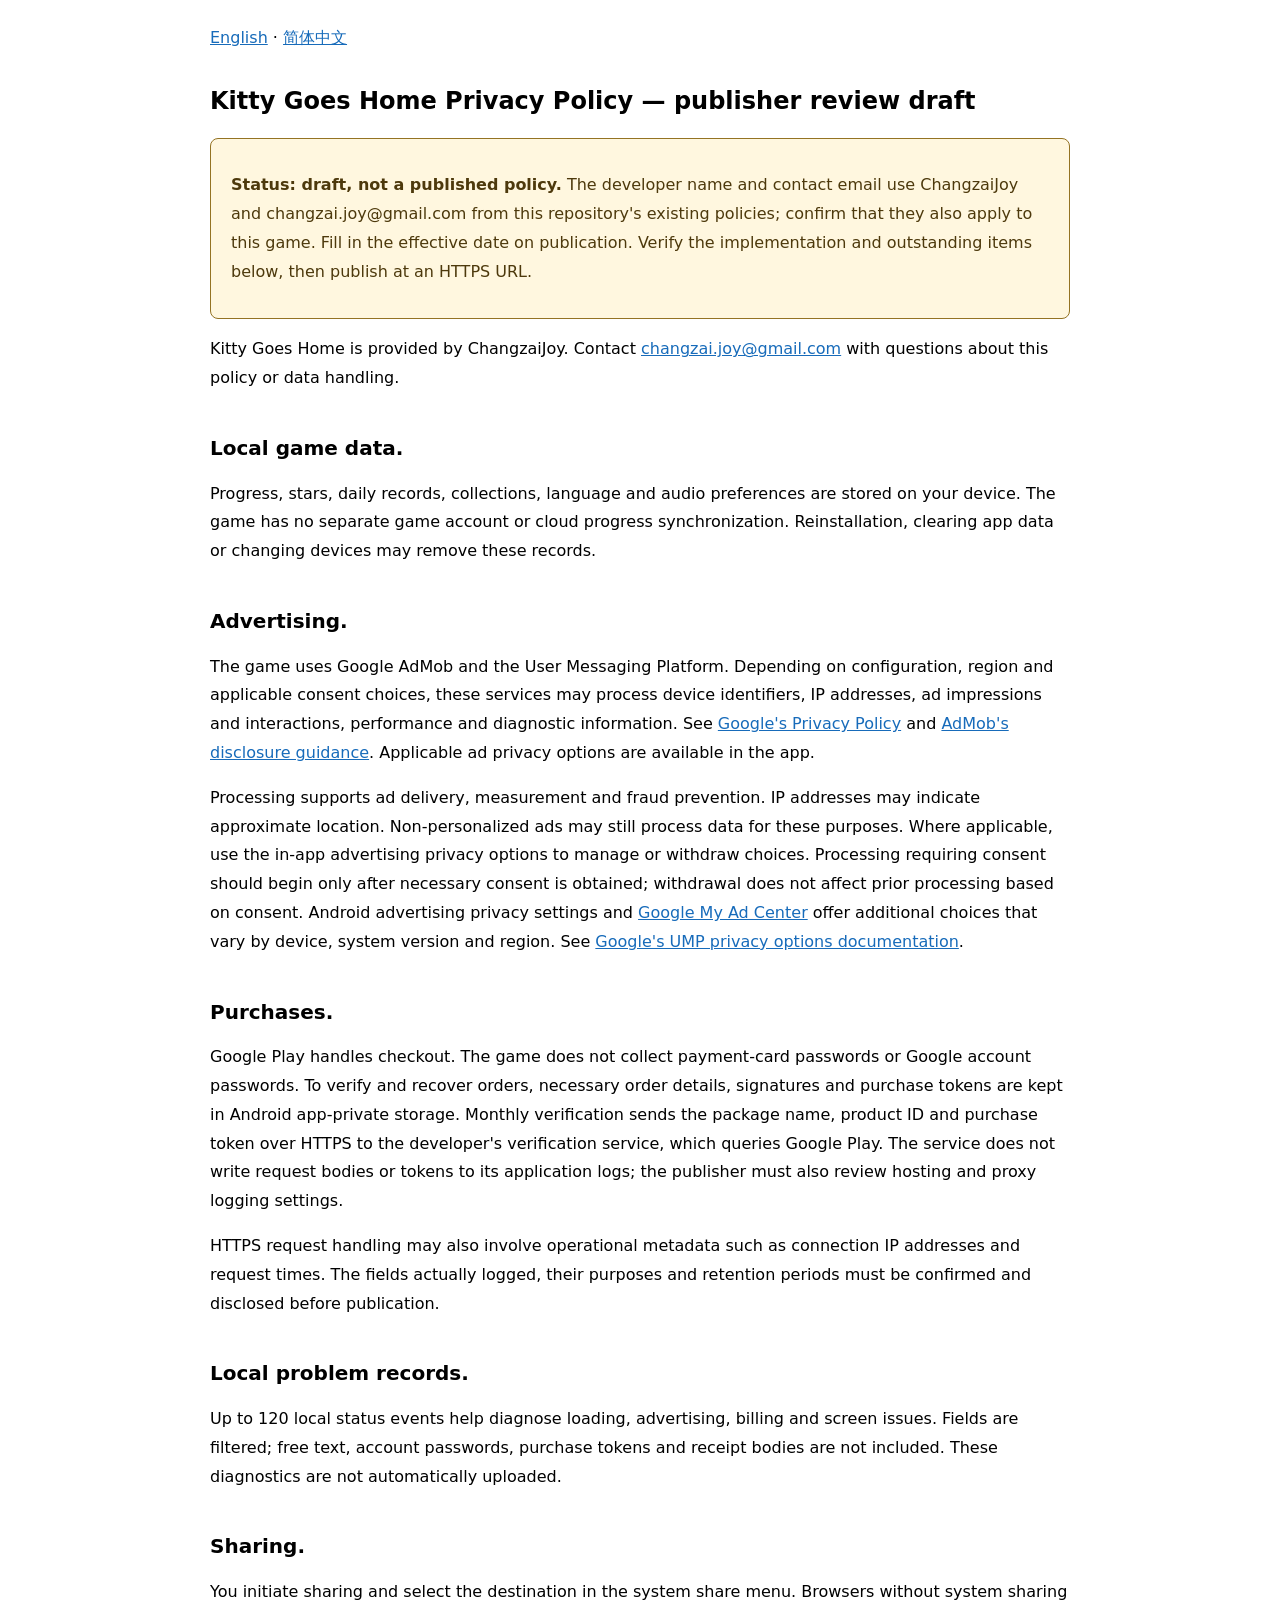
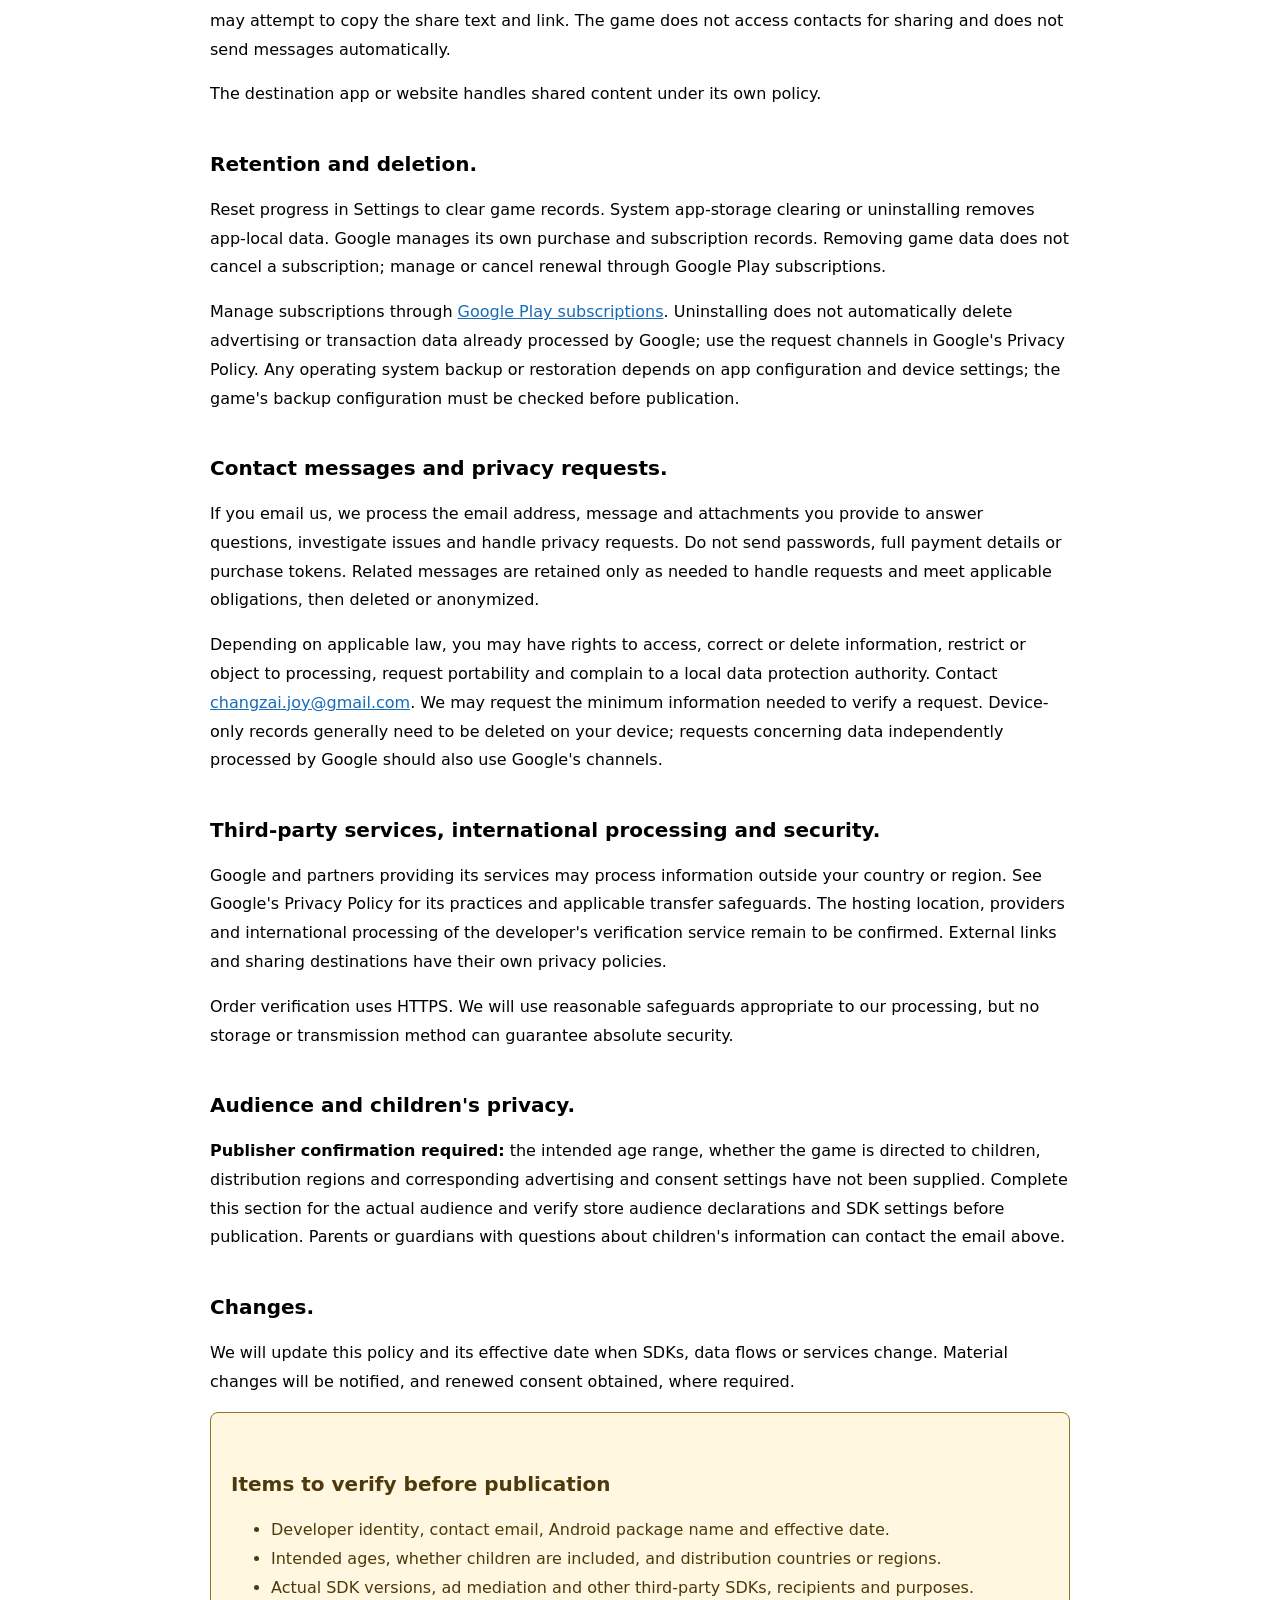
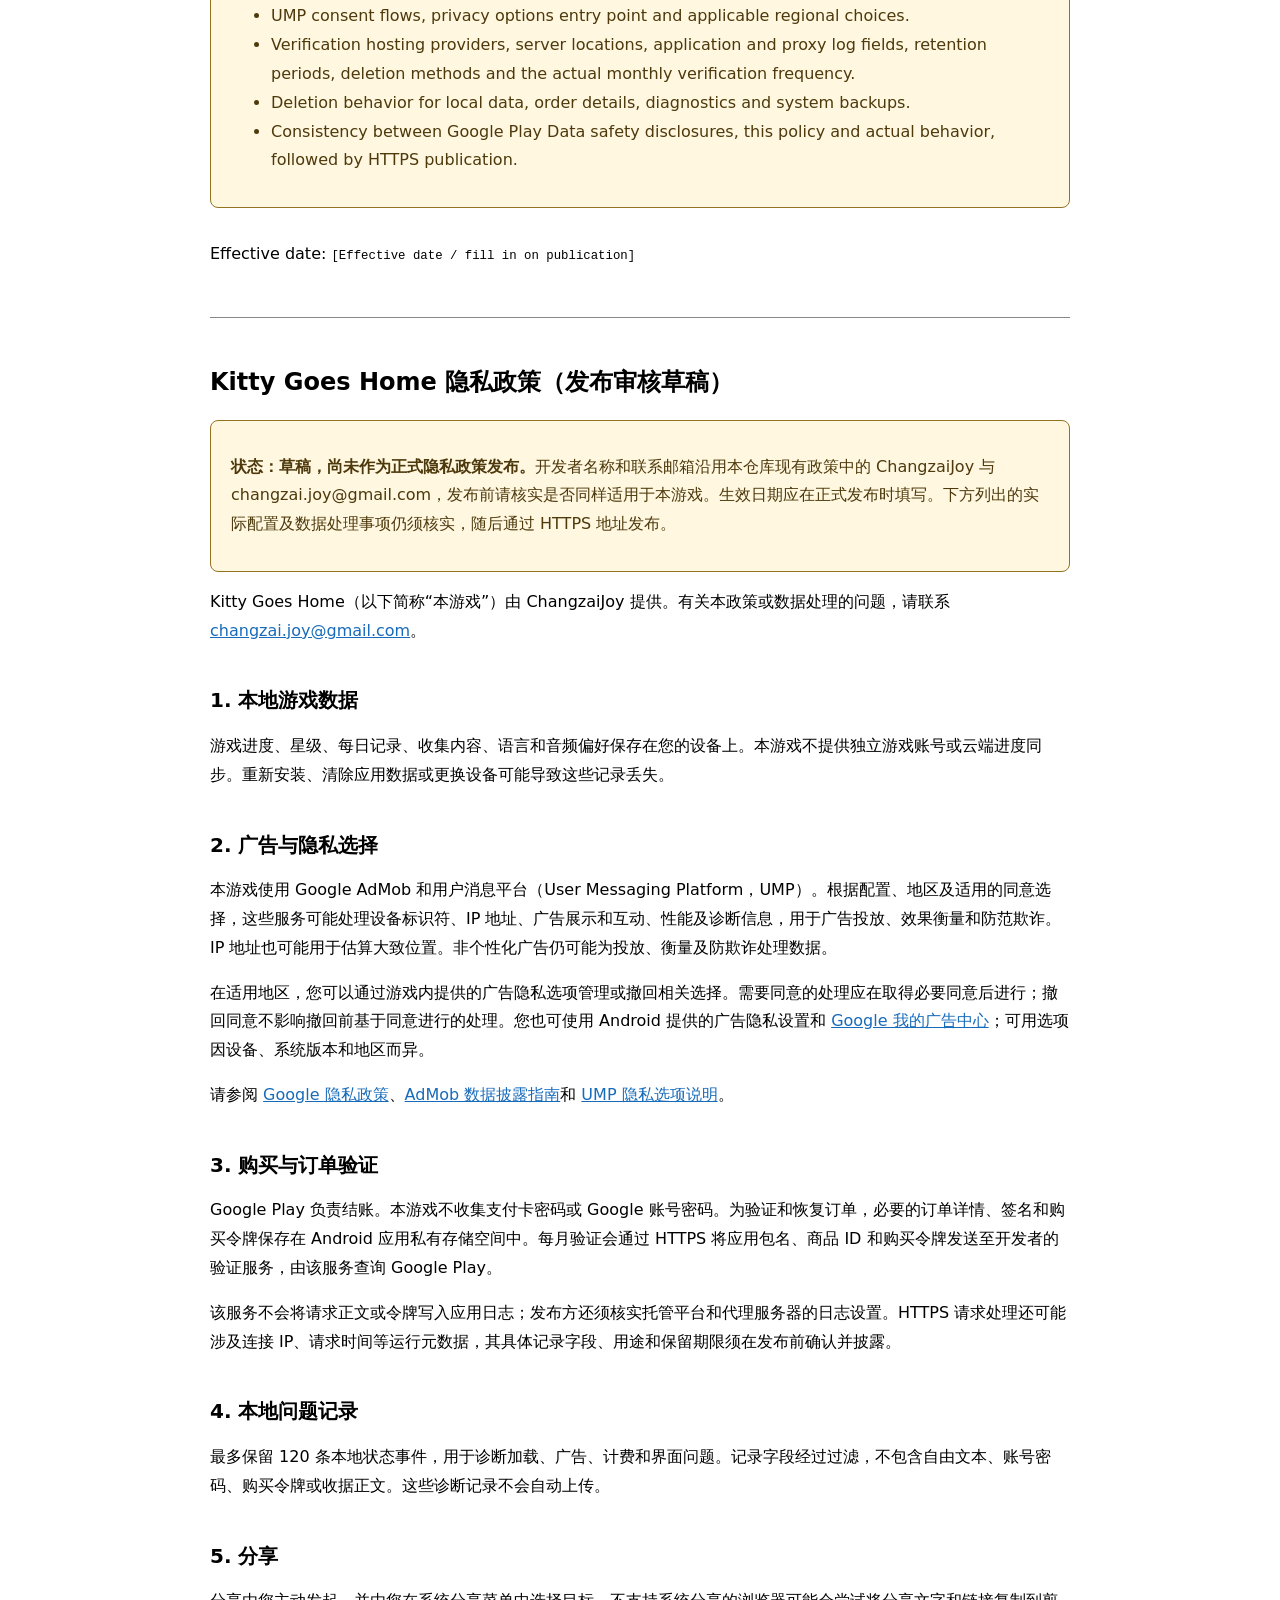
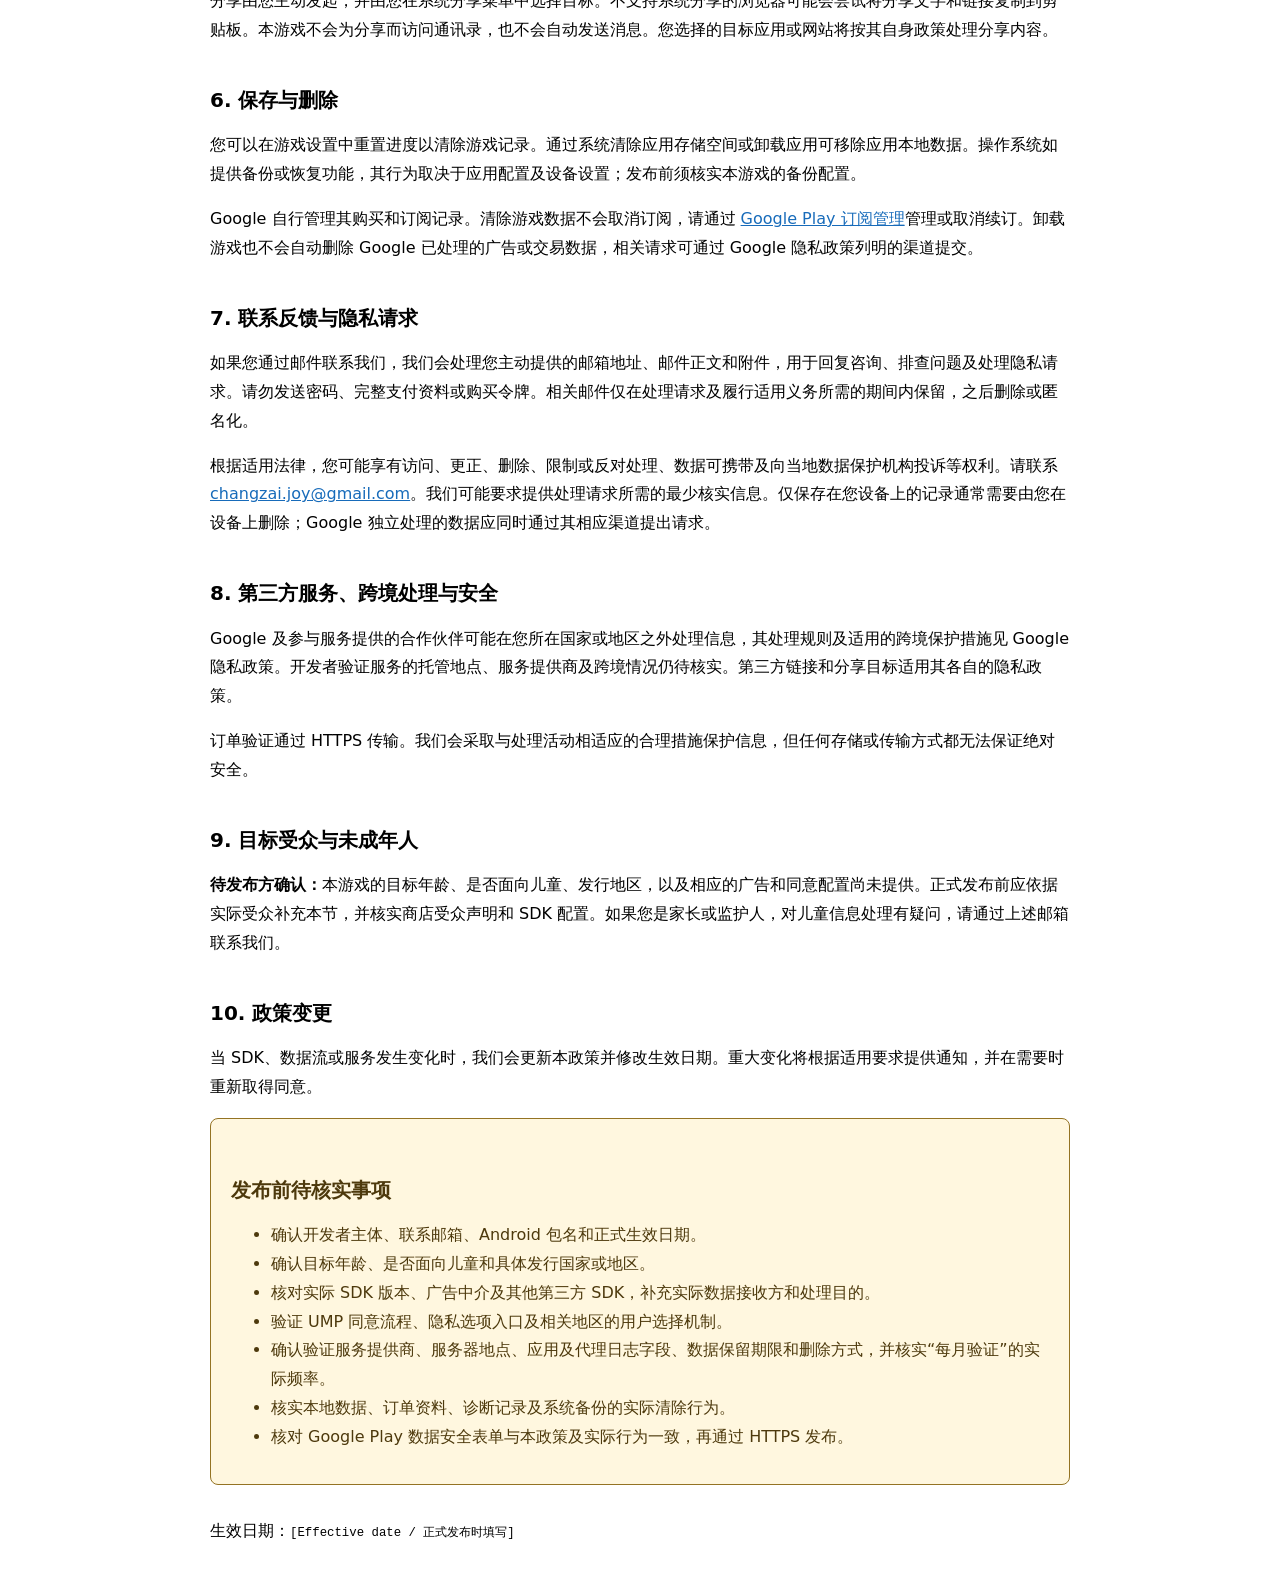
==== privacy_policy/kitty_goes_home_google.html @ 11326729 "kitty goes home" ====
<!DOCTYPE html>
<html lang="en-US">
<head>
  <meta charset="utf-8">
  <meta name="viewport" content="width=device-width, initial-scale=1">
  <title>Kitty Goes Home — 隐私政策 / Privacy Policy（草稿 / Draft）</title>
  <style>
    :root { color-scheme: light dark; }
    body { max-width: 860px; margin: auto; padding: 24px; font-family: system-ui, -apple-system, "Microsoft YaHei", sans-serif; line-height: 1.8; overflow-wrap: anywhere; }
    h1 { line-height: 1.4; }
    h2 { margin-top: 2em; line-height: 1.5; font-size: 1.25rem; }
    a { color: #176bba; }
    code { font-size: .95em; }
    .draft-notice { padding: 16px 20px; border: 1px solid #947323; border-radius: 8px; background: #fff7df; color: #4d390c; }
    footer { margin-top: 2em; }
    nav { margin-bottom: 2em; }
    hr { margin: 3em 0; border: 0; border-top: 1px solid #888; }
    @media (prefers-color-scheme: dark) {
      a { color: #8cc5ff; }
      .draft-notice { background: #332a15; color: #ffe4a1; border-color: #aa883c; }
    }
  </style>
</head>
<body>
  <nav aria-label="语言 / Language"><a href="#en" lang="en-US">English</a> · <a href="#zh" lang="zh-CN">简体中文</a></nav>
  <main>
    <article id="en" lang="en-US">
      <header>
        <h1>Kitty Goes Home Privacy Policy — publisher review draft</h1>
        <aside class="draft-notice" aria-label="Draft status">
          <p><strong>Status: draft, not a published policy.</strong> The developer name and contact email use ChangzaiJoy and changzai.joy@gmail.com from this repository's existing policies; confirm that they also apply to this game. Fill in the effective date on publication. Verify the implementation and outstanding items below, then publish at an HTTPS URL.</p>
        </aside>
        <p>Kitty Goes Home is provided by ChangzaiJoy. Contact <a href="mailto:changzai.joy@gmail.com">changzai.joy@gmail.com</a> with questions about this policy or data handling.</p>
      </header>

      <section aria-labelledby="local-data">
        <h2 id="local-data">Local game data.</h2>
        <p>Progress, stars, daily records, collections, language and audio preferences are stored on your device. The game has no separate game account or cloud progress synchronization. Reinstallation, clearing app data or changing devices may remove these records.</p>
      </section>

      <section aria-labelledby="advertising">
        <h2 id="advertising">Advertising.</h2>
        <p>The game uses Google AdMob and the User Messaging Platform. Depending on configuration, region and applicable consent choices, these services may process device identifiers, IP addresses, ad impressions and interactions, performance and diagnostic information. See <a href="https://policies.google.com/privacy">Google's Privacy Policy</a> and <a href="https://developers.google.com/admob/android/privacy/play-data-disclosure">AdMob's disclosure guidance</a>. Applicable ad privacy options are available in the app.</p>
        <p>Processing supports ad delivery, measurement and fraud prevention. IP addresses may indicate approximate location. Non-personalized ads may still process data for these purposes. Where applicable, use the in-app advertising privacy options to manage or withdraw choices. Processing requiring consent should begin only after necessary consent is obtained; withdrawal does not affect prior processing based on consent. Android advertising privacy settings and <a href="https://myadcenter.google.com/">Google My Ad Center</a> offer additional choices that vary by device, system version and region. See <a href="https://developers.google.com/admob/android/privacy">Google's UMP privacy options documentation</a>.</p>
      </section>

      <section aria-labelledby="purchases">
        <h2 id="purchases">Purchases.</h2>
        <p>Google Play handles checkout. The game does not collect payment-card passwords or Google account passwords. To verify and recover orders, necessary order details, signatures and purchase tokens are kept in Android app-private storage. Monthly verification sends the package name, product ID and purchase token over HTTPS to the developer's verification service, which queries Google Play. The service does not write request bodies or tokens to its application logs; the publisher must also review hosting and proxy logging settings.</p>
        <p>HTTPS request handling may also involve operational metadata such as connection IP addresses and request times. The fields actually logged, their purposes and retention periods must be confirmed and disclosed before publication.</p>
      </section>

      <section aria-labelledby="problem-records">
        <h2 id="problem-records">Local problem records.</h2>
        <p>Up to 120 local status events help diagnose loading, advertising, billing and screen issues. Fields are filtered; free text, account passwords, purchase tokens and receipt bodies are not included. These diagnostics are not automatically uploaded.</p>
      </section>

      <section aria-labelledby="sharing">
        <h2 id="sharing">Sharing.</h2>
        <p>You initiate sharing and select the destination in the system share menu. Browsers without system sharing may attempt to copy the share text and link. The game does not access contacts for sharing and does not send messages automatically.</p>
        <p>The destination app or website handles shared content under its own policy.</p>
      </section>

      <section aria-labelledby="retention">
        <h2 id="retention">Retention and deletion.</h2>
        <p>Reset progress in Settings to clear game records. System app-storage clearing or uninstalling removes app-local data. Google manages its own purchase and subscription records. Removing game data does not cancel a subscription; manage or cancel renewal through Google Play subscriptions.</p>
        <p>Manage subscriptions through <a href="https://play.google.com/store/account/subscriptions">Google Play subscriptions</a>. Uninstalling does not automatically delete advertising or transaction data already processed by Google; use the request channels in Google's Privacy Policy. Any operating system backup or restoration depends on app configuration and device settings; the game's backup configuration must be checked before publication.</p>
      </section>

      <section aria-labelledby="contact-rights">
        <h2 id="contact-rights">Contact messages and privacy requests.</h2>
        <p>If you email us, we process the email address, message and attachments you provide to answer questions, investigate issues and handle privacy requests. Do not send passwords, full payment details or purchase tokens. Related messages are retained only as needed to handle requests and meet applicable obligations, then deleted or anonymized.</p>
        <p>Depending on applicable law, you may have rights to access, correct or delete information, restrict or object to processing, request portability and complain to a local data protection authority. Contact <a href="mailto:changzai.joy@gmail.com">changzai.joy@gmail.com</a>. We may request the minimum information needed to verify a request. Device-only records generally need to be deleted on your device; requests concerning data independently processed by Google should also use Google's channels.</p>
      </section>

      <section aria-labelledby="security">
        <h2 id="security">Third-party services, international processing and security.</h2>
        <p>Google and partners providing its services may process information outside your country or region. See Google's Privacy Policy for its practices and applicable transfer safeguards. The hosting location, providers and international processing of the developer's verification service remain to be confirmed. External links and sharing destinations have their own privacy policies.</p>
        <p>Order verification uses HTTPS. We will use reasonable safeguards appropriate to our processing, but no storage or transmission method can guarantee absolute security.</p>
      </section>

      <section aria-labelledby="children">
        <h2 id="children">Audience and children's privacy.</h2>
        <p><strong>Publisher confirmation required:</strong> the intended age range, whether the game is directed to children, distribution regions and corresponding advertising and consent settings have not been supplied. Complete this section for the actual audience and verify store audience declarations and SDK settings before publication. Parents or guardians with questions about children's information can contact the email above.</p>
      </section>

      <section aria-labelledby="changes">
        <h2 id="changes">Changes.</h2>
        <p>We will update this policy and its effective date when SDKs, data flows or services change. Material changes will be notified, and renewed consent obtained, where required.</p>
      </section>

      <aside class="draft-notice" aria-label="Pre-publication review">
        <h2>Items to verify before publication</h2>
        <ul>
          <li>Developer identity, contact email, Android package name and effective date.</li>
          <li>Intended ages, whether children are included, and distribution countries or regions.</li>
          <li>Actual SDK versions, ad mediation and other third-party SDKs, recipients and purposes.</li>
          <li>UMP consent flows, privacy options entry point and applicable regional choices.</li>
          <li>Verification hosting providers, server locations, application and proxy log fields, retention periods, deletion methods and the actual monthly verification frequency.</li>
          <li>Deletion behavior for local data, order details, diagnostics and system backups.</li>
          <li>Consistency between Google Play Data safety disclosures, this policy and actual behavior, followed by HTTPS publication.</li>
        </ul>
      </aside>

      <footer>
        <p>Effective date: <code>[Effective date / fill in on publication]</code></p>
      </footer>
    </article>
    <hr>
    <article id="zh" lang="zh-CN">
      <header>
        <h1>Kitty Goes Home 隐私政策（发布审核草稿）</h1>
        <aside class="draft-notice" aria-label="草稿状态">
          <p><strong>状态：草稿，尚未作为正式隐私政策发布。</strong>开发者名称和联系邮箱沿用本仓库现有政策中的 ChangzaiJoy 与 changzai.joy@gmail.com，发布前请核实是否同样适用于本游戏。生效日期应在正式发布时填写。下方列出的实际配置及数据处理事项仍须核实，随后通过 HTTPS 地址发布。</p>
        </aside>
        <p>Kitty Goes Home（以下简称“本游戏”）由 ChangzaiJoy 提供。有关本政策或数据处理的问题，请联系 <a href="mailto:changzai.joy@gmail.com">changzai.joy@gmail.com</a>。</p>
      </header>

      <section aria-labelledby="zh-local-data">
        <h2 id="zh-local-data">1. 本地游戏数据</h2>
        <p>游戏进度、星级、每日记录、收集内容、语言和音频偏好保存在您的设备上。本游戏不提供独立游戏账号或云端进度同步。重新安装、清除应用数据或更换设备可能导致这些记录丢失。</p>
      </section>
      <section aria-labelledby="zh-advertising">
        <h2 id="zh-advertising">2. 广告与隐私选择</h2>
        <p>本游戏使用 Google AdMob 和用户消息平台（User Messaging Platform，UMP）。根据配置、地区及适用的同意选择，这些服务可能处理设备标识符、IP 地址、广告展示和互动、性能及诊断信息，用于广告投放、效果衡量和防范欺诈。IP 地址也可能用于估算大致位置。非个性化广告仍可能为投放、衡量及防欺诈处理数据。</p>
        <p>在适用地区，您可以通过游戏内提供的广告隐私选项管理或撤回相关选择。需要同意的处理应在取得必要同意后进行；撤回同意不影响撤回前基于同意进行的处理。您也可使用 Android 提供的广告隐私设置和 <a href="https://myadcenter.google.com/">Google 我的广告中心</a>；可用选项因设备、系统版本和地区而异。</p>
        <p>请参阅 <a href="https://policies.google.com/privacy?hl=zh-CN">Google 隐私政策</a>、<a href="https://developers.google.com/admob/android/privacy/play-data-disclosure?hl=zh-cn">AdMob 数据披露指南</a>和 <a href="https://developers.google.com/admob/android/privacy?hl=zh-cn">UMP 隐私选项说明</a>。</p>
      </section>
      <section aria-labelledby="zh-purchases">
        <h2 id="zh-purchases">3. 购买与订单验证</h2>
        <p>Google Play 负责结账。本游戏不收集支付卡密码或 Google 账号密码。为验证和恢复订单，必要的订单详情、签名和购买令牌保存在 Android 应用私有存储空间中。每月验证会通过 HTTPS 将应用包名、商品 ID 和购买令牌发送至开发者的验证服务，由该服务查询 Google Play。</p>
        <p>该服务不会将请求正文或令牌写入应用日志；发布方还须核实托管平台和代理服务器的日志设置。HTTPS 请求处理还可能涉及连接 IP、请求时间等运行元数据，其具体记录字段、用途和保留期限须在发布前确认并披露。</p>
      </section>
      <section aria-labelledby="zh-problem-records">
        <h2 id="zh-problem-records">4. 本地问题记录</h2>
        <p>最多保留 120 条本地状态事件，用于诊断加载、广告、计费和界面问题。记录字段经过过滤，不包含自由文本、账号密码、购买令牌或收据正文。这些诊断记录不会自动上传。</p>
      </section>
      <section aria-labelledby="zh-sharing">
        <h2 id="zh-sharing">5. 分享</h2>
        <p>分享由您主动发起，并由您在系统分享菜单中选择目标。不支持系统分享的浏览器可能会尝试将分享文字和链接复制到剪贴板。本游戏不会为分享而访问通讯录，也不会自动发送消息。您选择的目标应用或网站将按其自身政策处理分享内容。</p>
      </section>
      <section aria-labelledby="zh-retention">
        <h2 id="zh-retention">6. 保存与删除</h2>
        <p>您可以在游戏设置中重置进度以清除游戏记录。通过系统清除应用存储空间或卸载应用可移除应用本地数据。操作系统如提供备份或恢复功能，其行为取决于应用配置及设备设置；发布前须核实本游戏的备份配置。</p>
        <p>Google 自行管理其购买和订阅记录。清除游戏数据不会取消订阅，请通过 <a href="https://play.google.com/store/account/subscriptions">Google Play 订阅管理</a>管理或取消续订。卸载游戏也不会自动删除 Google 已处理的广告或交易数据，相关请求可通过 Google 隐私政策列明的渠道提交。</p>
      </section>
      <section aria-labelledby="zh-contact-rights">
        <h2 id="zh-contact-rights">7. 联系反馈与隐私请求</h2>
        <p>如果您通过邮件联系我们，我们会处理您主动提供的邮箱地址、邮件正文和附件，用于回复咨询、排查问题及处理隐私请求。请勿发送密码、完整支付资料或购买令牌。相关邮件仅在处理请求及履行适用义务所需的期间内保留，之后删除或匿名化。</p>
        <p>根据适用法律，您可能享有访问、更正、删除、限制或反对处理、数据可携带及向当地数据保护机构投诉等权利。请联系 <a href="mailto:changzai.joy@gmail.com">changzai.joy@gmail.com</a>。我们可能要求提供处理请求所需的最少核实信息。仅保存在您设备上的记录通常需要由您在设备上删除；Google 独立处理的数据应同时通过其相应渠道提出请求。</p>
      </section>
      <section aria-labelledby="zh-security">
        <h2 id="zh-security">8. 第三方服务、跨境处理与安全</h2>
        <p>Google 及参与服务提供的合作伙伴可能在您所在国家或地区之外处理信息，其处理规则及适用的跨境保护措施见 Google 隐私政策。开发者验证服务的托管地点、服务提供商及跨境情况仍待核实。第三方链接和分享目标适用其各自的隐私政策。</p>
        <p>订单验证通过 HTTPS 传输。我们会采取与处理活动相适应的合理措施保护信息，但任何存储或传输方式都无法保证绝对安全。</p>
      </section>
      <section aria-labelledby="zh-children">
        <h2 id="zh-children">9. 目标受众与未成年人</h2>
        <p><strong>待发布方确认：</strong>本游戏的目标年龄、是否面向儿童、发行地区，以及相应的广告和同意配置尚未提供。正式发布前应依据实际受众补充本节，并核实商店受众声明和 SDK 配置。如果您是家长或监护人，对儿童信息处理有疑问，请通过上述邮箱联系我们。</p>
      </section>
      <section aria-labelledby="zh-changes">
        <h2 id="zh-changes">10. 政策变更</h2>
        <p>当 SDK、数据流或服务发生变化时，我们会更新本政策并修改生效日期。重大变化将根据适用要求提供通知，并在需要时重新取得同意。</p>
      </section>
      <aside class="draft-notice" aria-label="发布前待核实事项">
        <h2>发布前待核实事项</h2>
        <ul>
          <li>确认开发者主体、联系邮箱、Android 包名和正式生效日期。</li>
          <li>确认目标年龄、是否面向儿童和具体发行国家或地区。</li>
          <li>核对实际 SDK 版本、广告中介及其他第三方 SDK，补充实际数据接收方和处理目的。</li>
          <li>验证 UMP 同意流程、隐私选项入口及相关地区的用户选择机制。</li>
          <li>确认验证服务提供商、服务器地点、应用及代理日志字段、数据保留期限和删除方式，并核实“每月验证”的实际频率。</li>
          <li>核实本地数据、订单资料、诊断记录及系统备份的实际清除行为。</li>
          <li>核对 Google Play 数据安全表单与本政策及实际行为一致，再通过 HTTPS 发布。</li>
        </ul>
      </aside>
      <footer><p>生效日期：<code>[Effective date / 正式发布时填写]</code></p></footer>
    </article>
  </main>
</body>
</html>
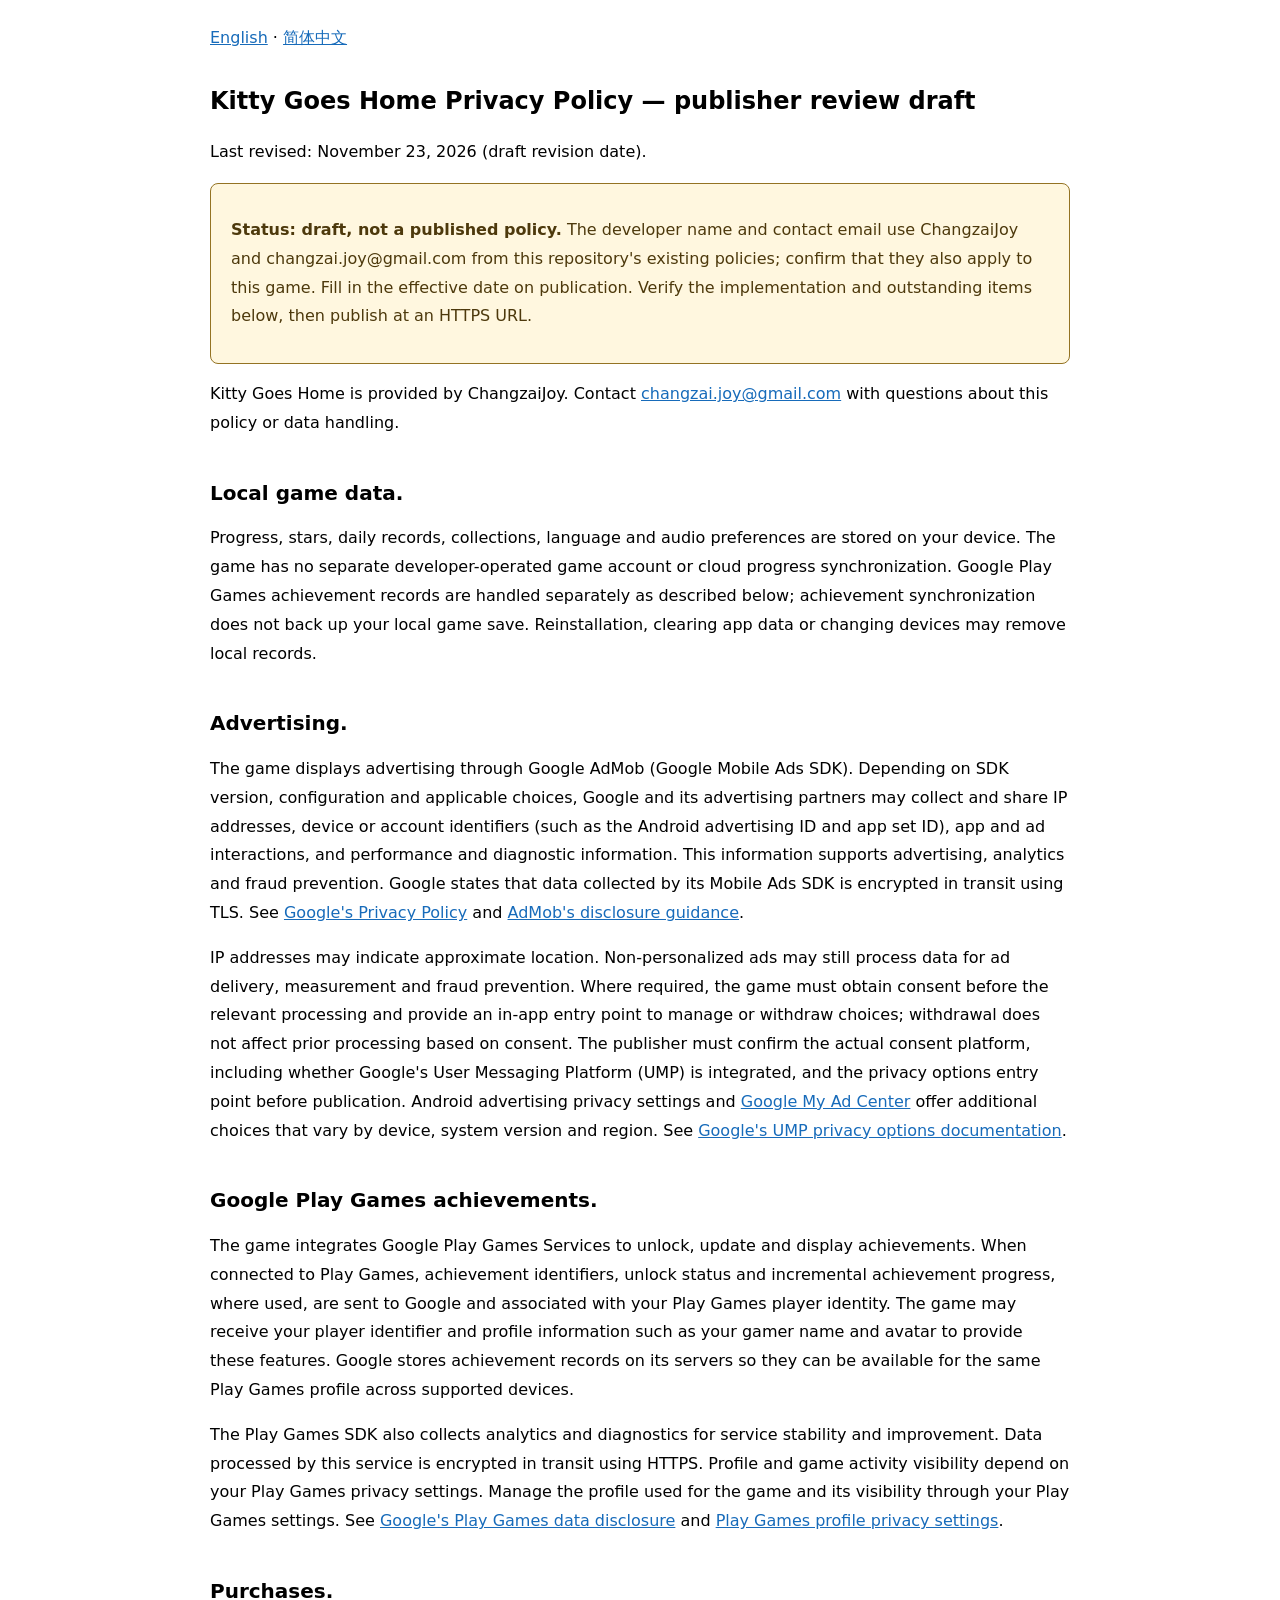
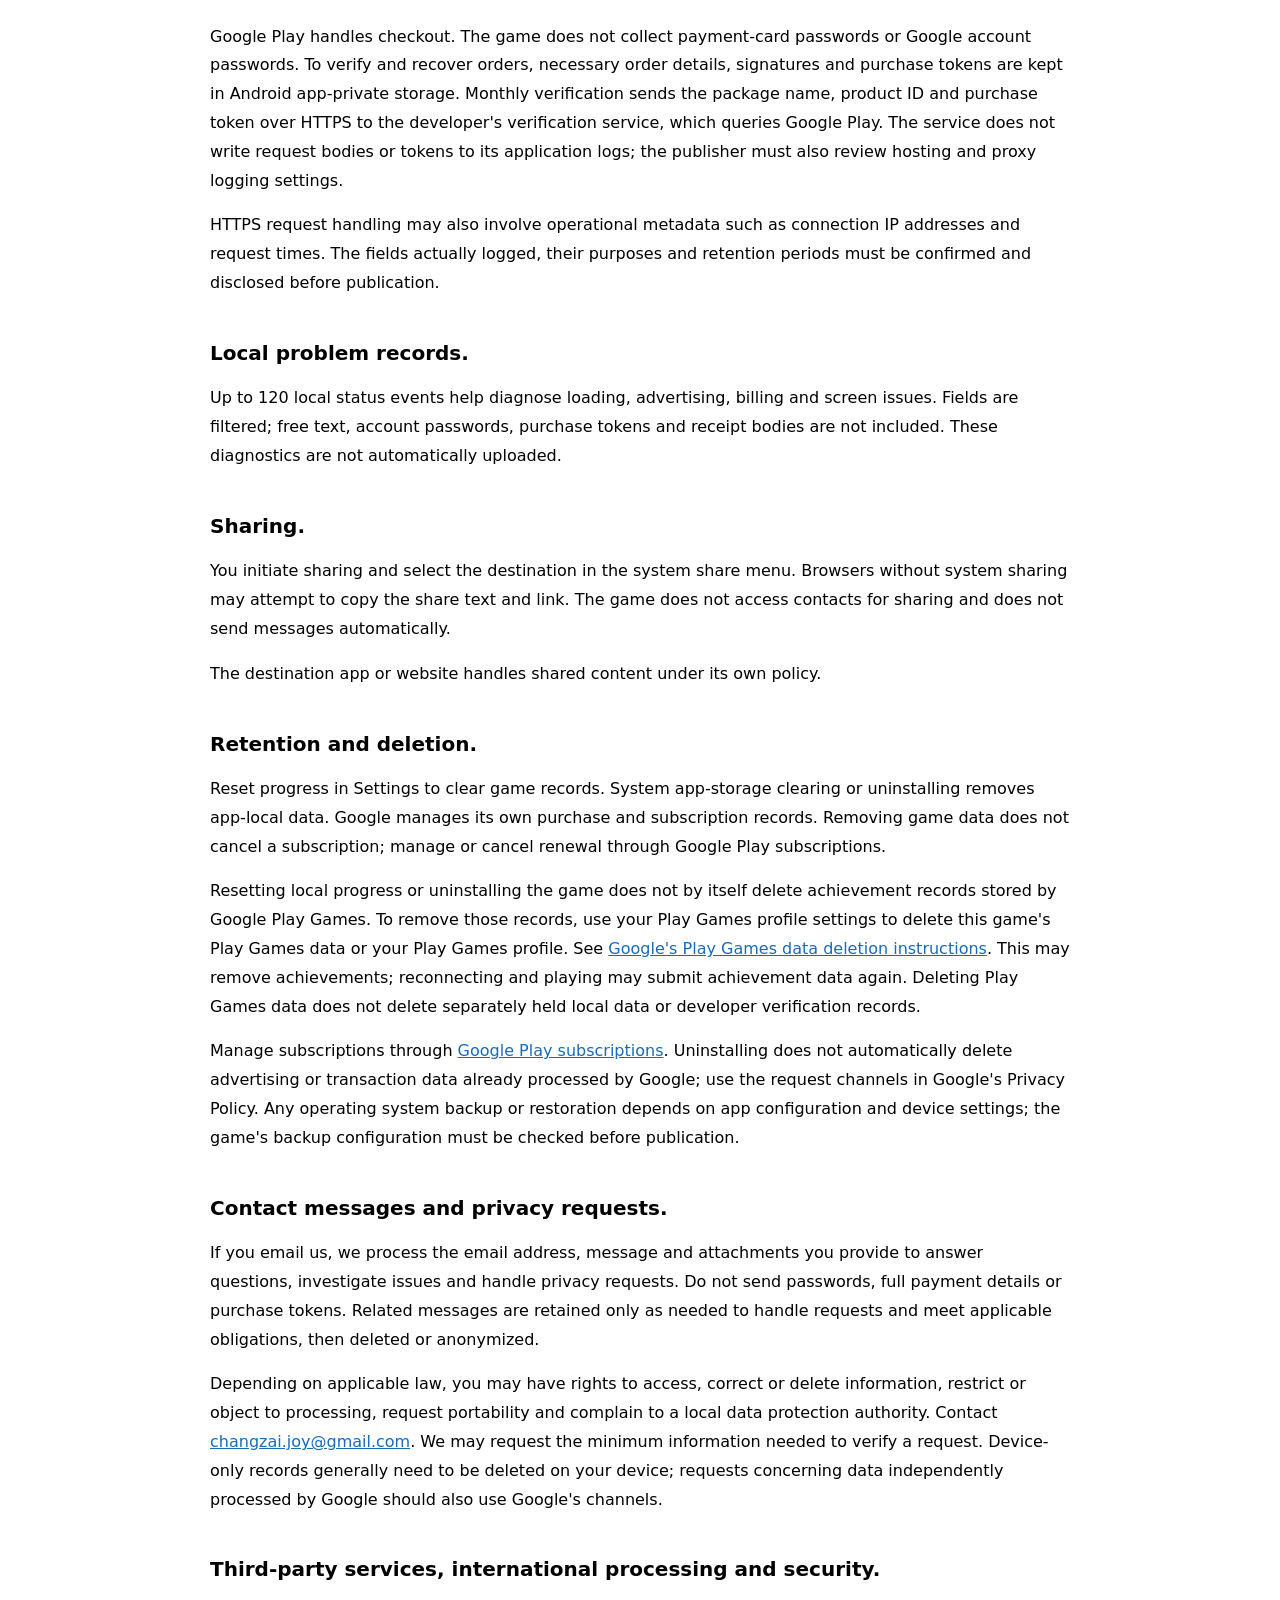
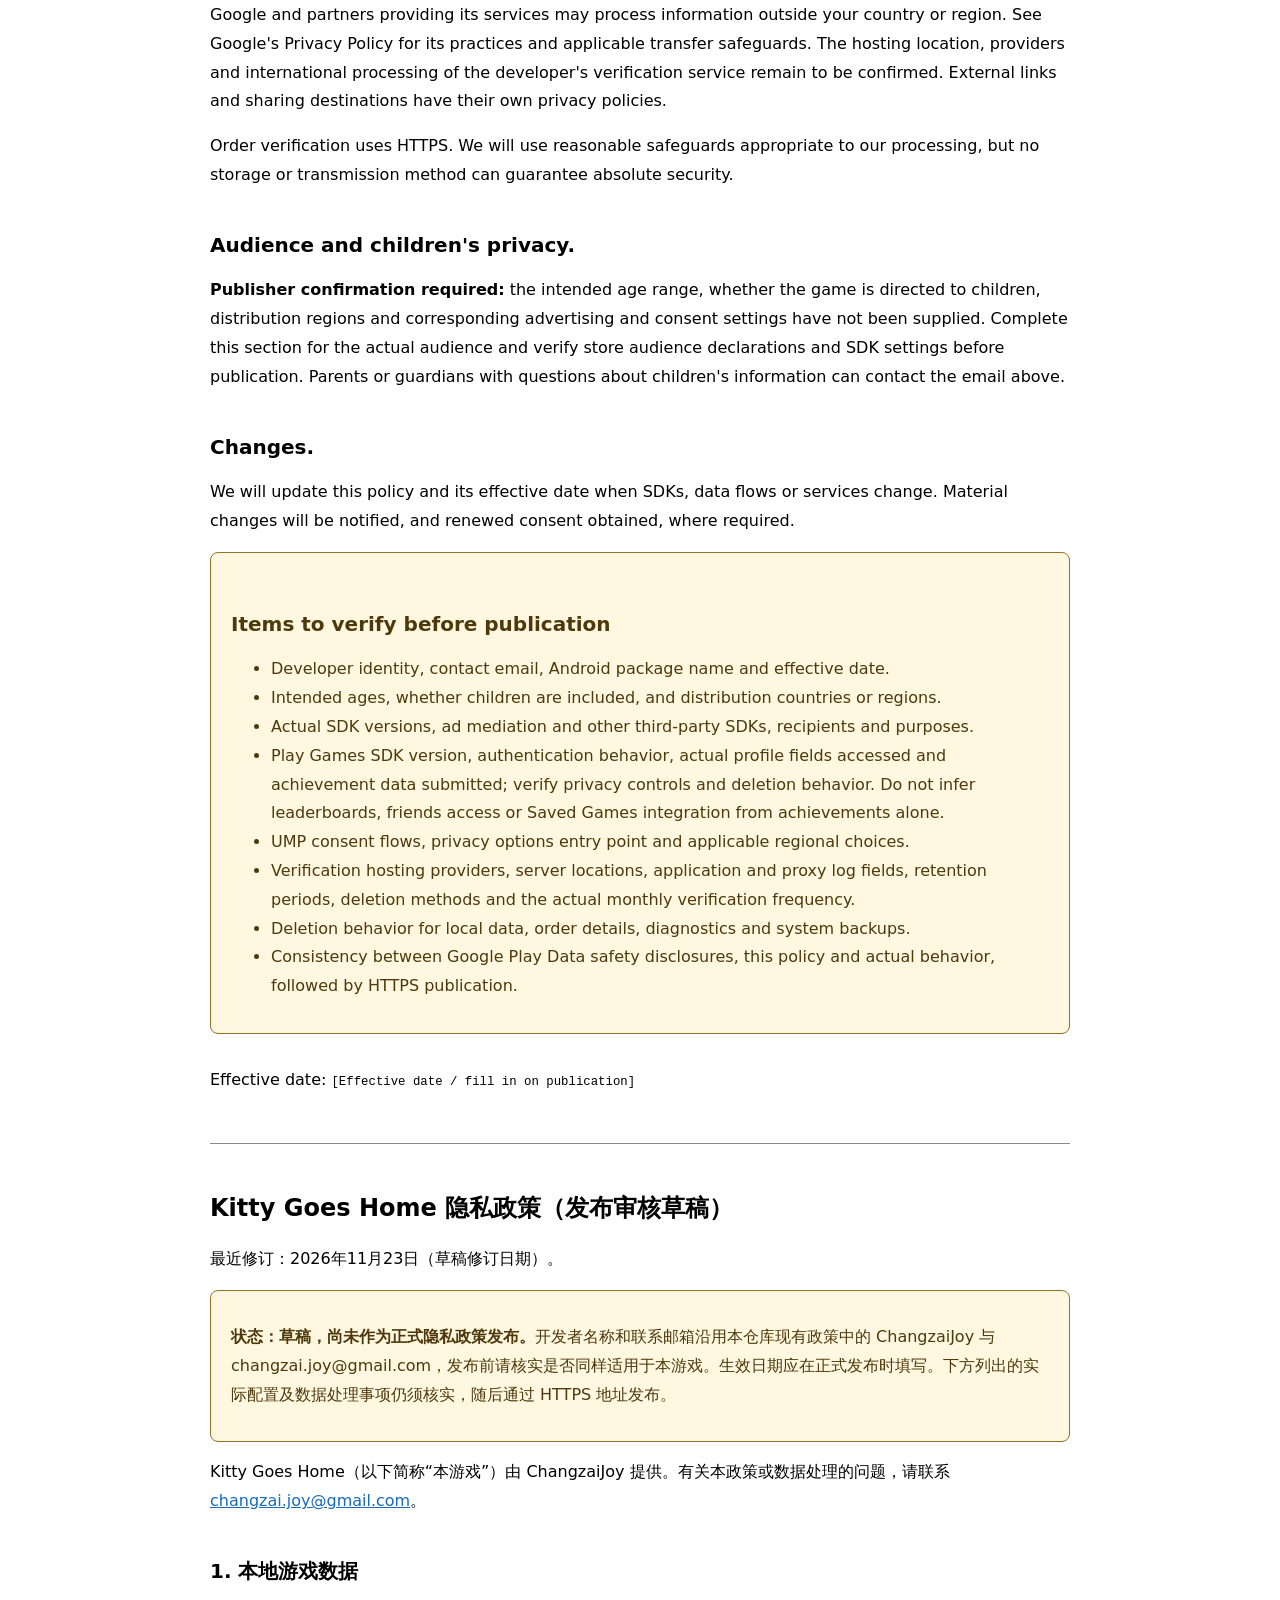
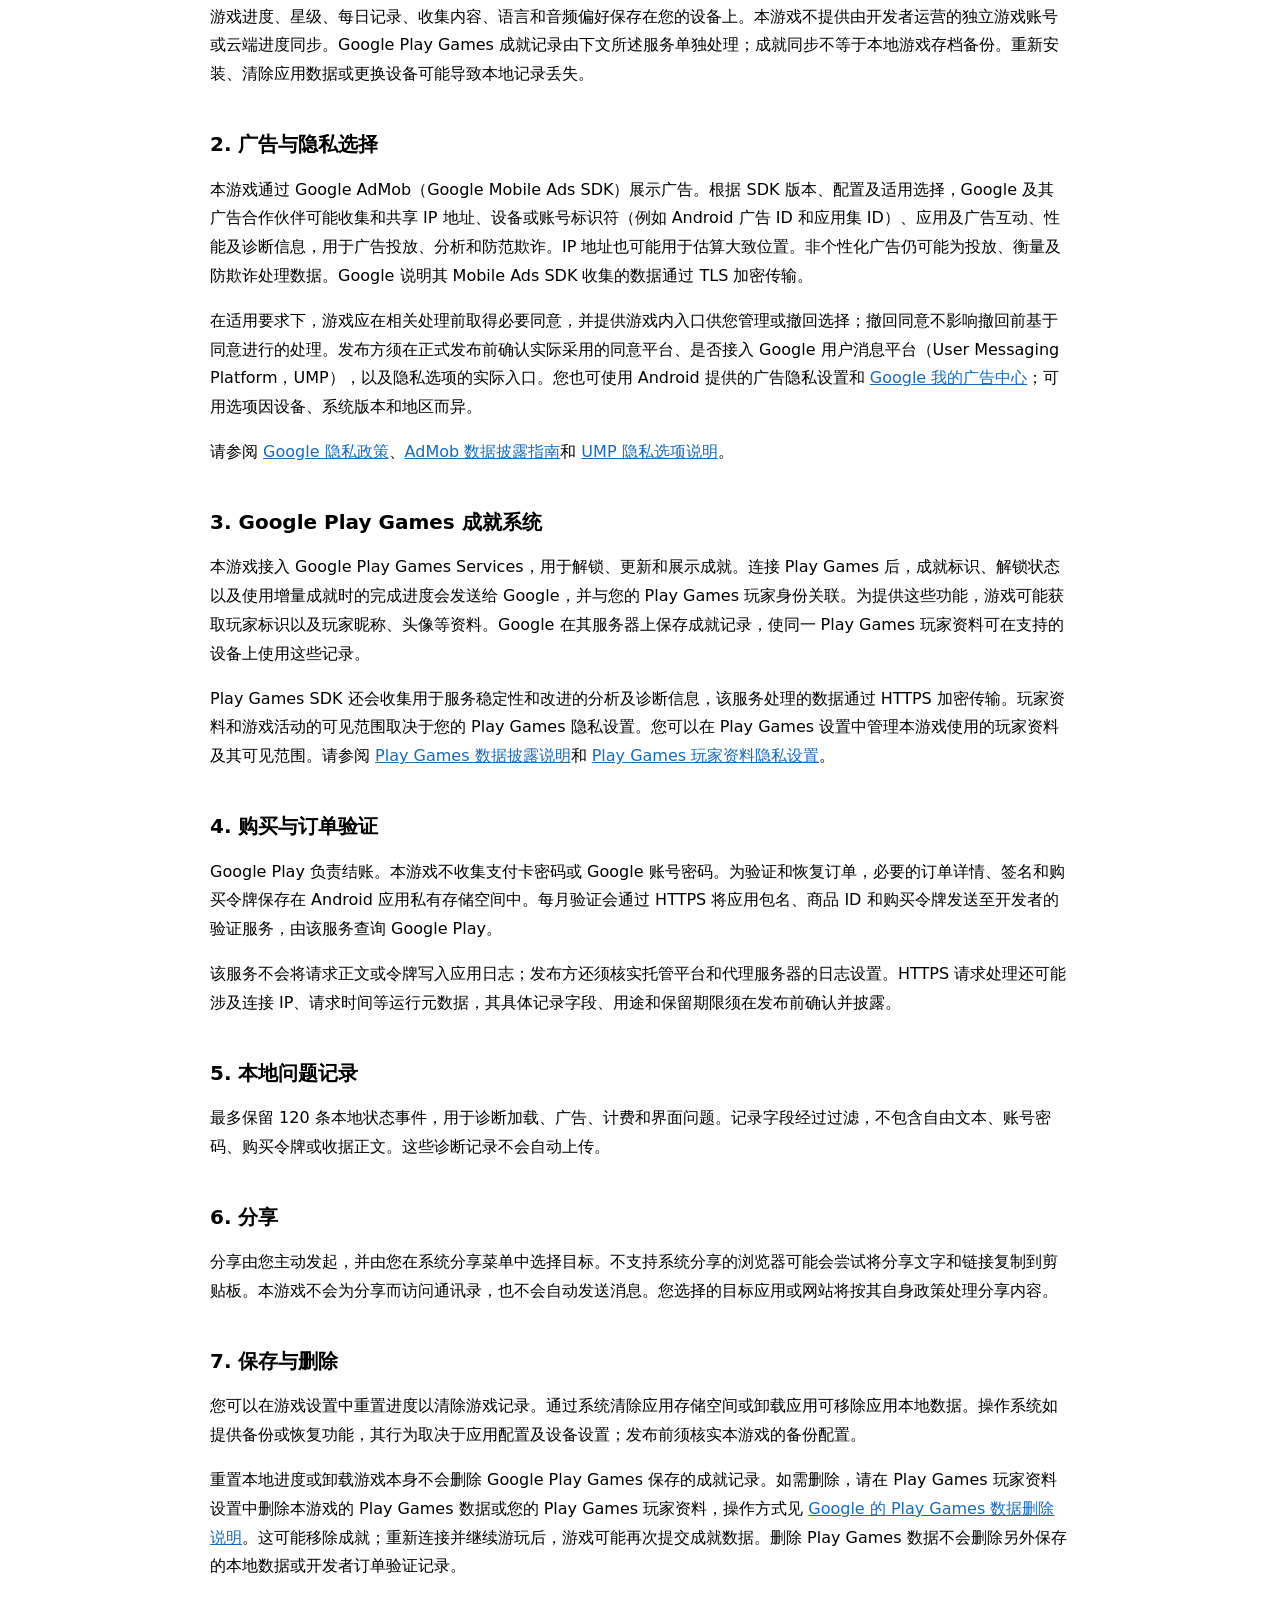
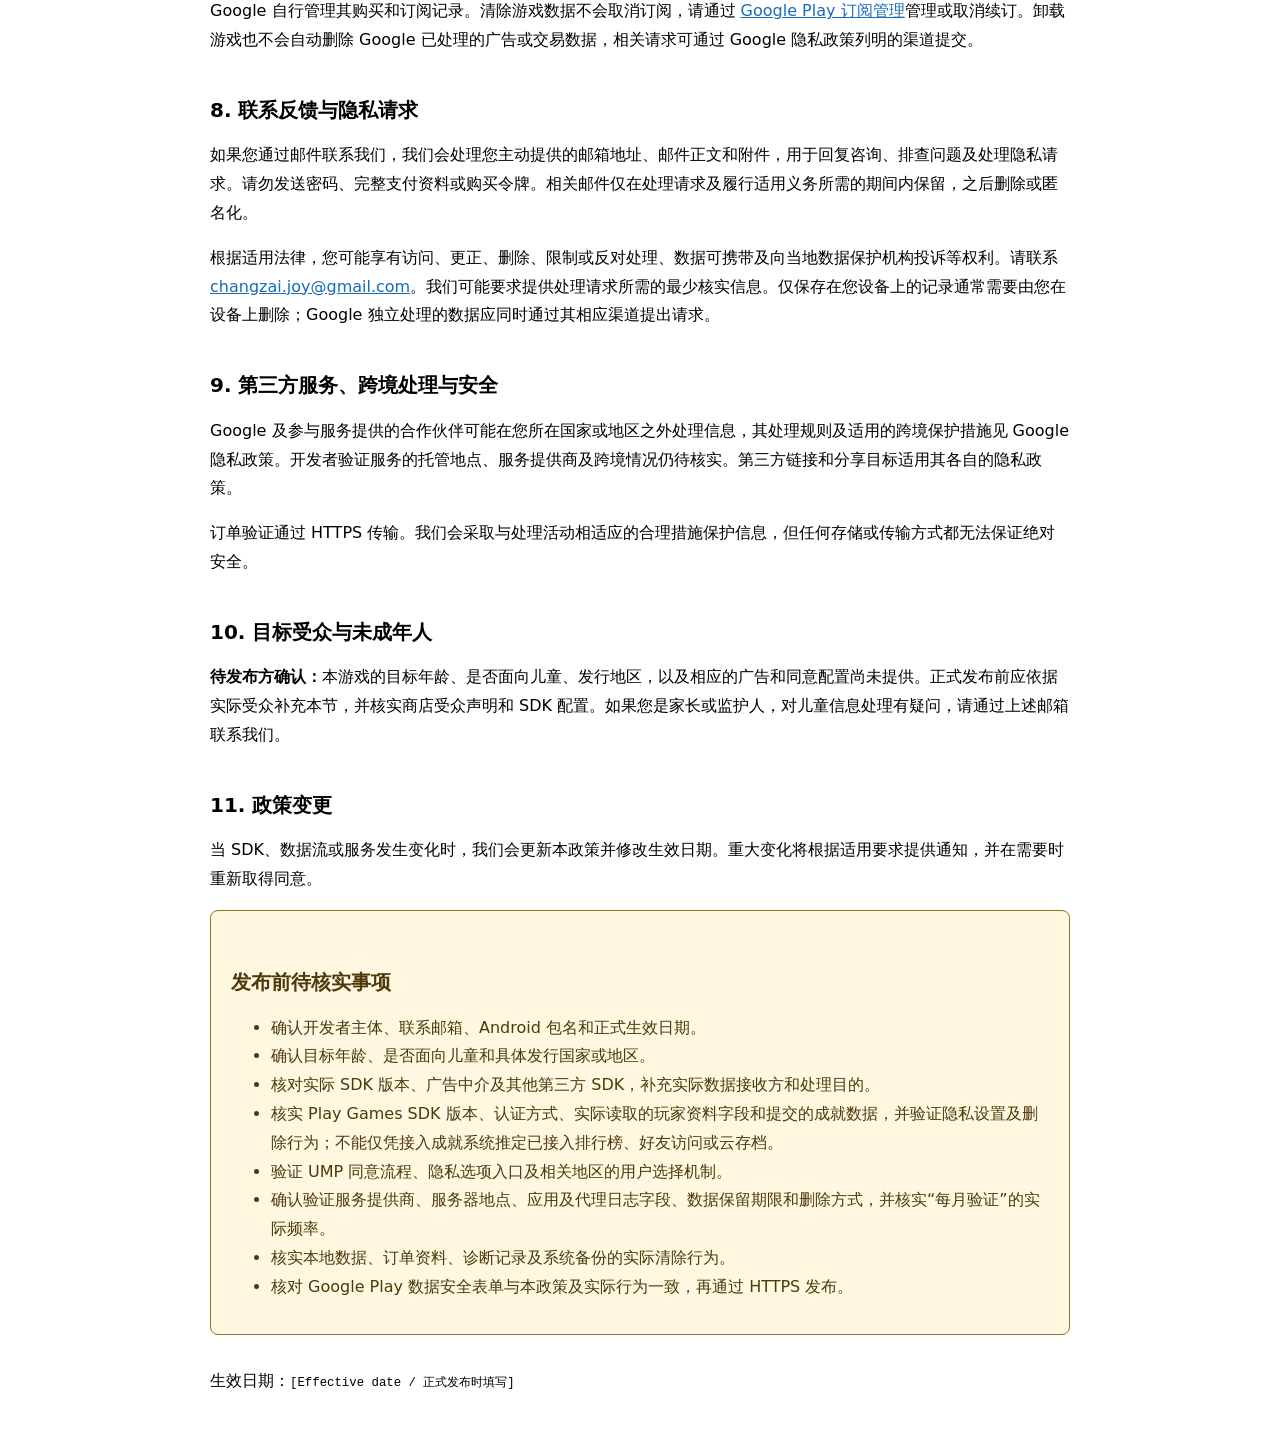
==== commit 39134ade: "kittygoeshome" ====
--- a/privacy_policy/kitty_goes_home_google.html
+++ b/privacy_policy/kitty_goes_home_google.html
@@ -27,6 +27,7 @@
     <article id="en" lang="en-US">
       <header>
         <h1>Kitty Goes Home Privacy Policy — publisher review draft</h1>
+        <p>Last revised: <time datetime="2026-11-23">November 23, 2026</time> (draft revision date).</p>
         <aside class="draft-notice" aria-label="Draft status">
           <p><strong>Status: draft, not a published policy.</strong> The developer name and contact email use ChangzaiJoy and changzai.joy@gmail.com from this repository's existing policies; confirm that they also apply to this game. Fill in the effective date on publication. Verify the implementation and outstanding items below, then publish at an HTTPS URL.</p>
         </aside>
@@ -35,13 +36,19 @@
 
       <section aria-labelledby="local-data">
         <h2 id="local-data">Local game data.</h2>
-        <p>Progress, stars, daily records, collections, language and audio preferences are stored on your device. The game has no separate game account or cloud progress synchronization. Reinstallation, clearing app data or changing devices may remove these records.</p>
+        <p>Progress, stars, daily records, collections, language and audio preferences are stored on your device. The game has no separate developer-operated game account or cloud progress synchronization. Google Play Games achievement records are handled separately as described below; achievement synchronization does not back up your local game save. Reinstallation, clearing app data or changing devices may remove local records.</p>
       </section>
 
       <section aria-labelledby="advertising">
         <h2 id="advertising">Advertising.</h2>
-        <p>The game uses Google AdMob and the User Messaging Platform. Depending on configuration, region and applicable consent choices, these services may process device identifiers, IP addresses, ad impressions and interactions, performance and diagnostic information. See <a href="https://policies.google.com/privacy">Google's Privacy Policy</a> and <a href="https://developers.google.com/admob/android/privacy/play-data-disclosure">AdMob's disclosure guidance</a>. Applicable ad privacy options are available in the app.</p>
-        <p>Processing supports ad delivery, measurement and fraud prevention. IP addresses may indicate approximate location. Non-personalized ads may still process data for these purposes. Where applicable, use the in-app advertising privacy options to manage or withdraw choices. Processing requiring consent should begin only after necessary consent is obtained; withdrawal does not affect prior processing based on consent. Android advertising privacy settings and <a href="https://myadcenter.google.com/">Google My Ad Center</a> offer additional choices that vary by device, system version and region. See <a href="https://developers.google.com/admob/android/privacy">Google's UMP privacy options documentation</a>.</p>
+        <p>The game displays advertising through Google AdMob (Google Mobile Ads SDK). Depending on SDK version, configuration and applicable choices, Google and its advertising partners may collect and share IP addresses, device or account identifiers (such as the Android advertising ID and app set ID), app and ad interactions, and performance and diagnostic information. This information supports advertising, analytics and fraud prevention. Google states that data collected by its Mobile Ads SDK is encrypted in transit using TLS. See <a href="https://policies.google.com/privacy">Google's Privacy Policy</a> and <a href="https://developers.google.com/admob/android/privacy/play-data-disclosure">AdMob's disclosure guidance</a>.</p>
+        <p>IP addresses may indicate approximate location. Non-personalized ads may still process data for ad delivery, measurement and fraud prevention. Where required, the game must obtain consent before the relevant processing and provide an in-app entry point to manage or withdraw choices; withdrawal does not affect prior processing based on consent. The publisher must confirm the actual consent platform, including whether Google's User Messaging Platform (UMP) is integrated, and the privacy options entry point before publication. Android advertising privacy settings and <a href="https://myadcenter.google.com/">Google My Ad Center</a> offer additional choices that vary by device, system version and region. See <a href="https://developers.google.com/admob/android/privacy">Google's UMP privacy options documentation</a>.</p>
+      </section>
+
+      <section aria-labelledby="achievements">
+        <h2 id="achievements">Google Play Games achievements.</h2>
+        <p>The game integrates Google Play Games Services to unlock, update and display achievements. When connected to Play Games, achievement identifiers, unlock status and incremental achievement progress, where used, are sent to Google and associated with your Play Games player identity. The game may receive your player identifier and profile information such as your gamer name and avatar to provide these features. Google stores achievement records on its servers so they can be available for the same Play Games profile across supported devices.</p>
+        <p>The Play Games SDK also collects analytics and diagnostics for service stability and improvement. Data processed by this service is encrypted in transit using HTTPS. Profile and game activity visibility depend on your Play Games privacy settings. Manage the profile used for the game and its visibility through your Play Games settings. See <a href="https://developer.android.com/games/pgs/data-collection">Google's Play Games data disclosure</a> and <a href="https://support.google.com/googleplay/answer/3129346">Play Games profile privacy settings</a>.</p>
       </section>
 
       <section aria-labelledby="purchases">
@@ -64,6 +71,7 @@
       <section aria-labelledby="retention">
         <h2 id="retention">Retention and deletion.</h2>
         <p>Reset progress in Settings to clear game records. System app-storage clearing or uninstalling removes app-local data. Google manages its own purchase and subscription records. Removing game data does not cancel a subscription; manage or cancel renewal through Google Play subscriptions.</p>
+        <p>Resetting local progress or uninstalling the game does not by itself delete achievement records stored by Google Play Games. To remove those records, use your Play Games profile settings to delete this game's Play Games data or your Play Games profile. See <a href="https://support.google.com/googleplay/answer/9130646">Google's Play Games data deletion instructions</a>. This may remove achievements; reconnecting and playing may submit achievement data again. Deleting Play Games data does not delete separately held local data or developer verification records.</p>
         <p>Manage subscriptions through <a href="https://play.google.com/store/account/subscriptions">Google Play subscriptions</a>. Uninstalling does not automatically delete advertising or transaction data already processed by Google; use the request channels in Google's Privacy Policy. Any operating system backup or restoration depends on app configuration and device settings; the game's backup configuration must be checked before publication.</p>
       </section>
 
@@ -95,6 +103,7 @@
           <li>Developer identity, contact email, Android package name and effective date.</li>
           <li>Intended ages, whether children are included, and distribution countries or regions.</li>
           <li>Actual SDK versions, ad mediation and other third-party SDKs, recipients and purposes.</li>
+          <li>Play Games SDK version, authentication behavior, actual profile fields accessed and achievement data submitted; verify privacy controls and deletion behavior. Do not infer leaderboards, friends access or Saved Games integration from achievements alone.</li>
           <li>UMP consent flows, privacy options entry point and applicable regional choices.</li>
           <li>Verification hosting providers, server locations, application and proxy log fields, retention periods, deletion methods and the actual monthly verification frequency.</li>
           <li>Deletion behavior for local data, order details, diagnostics and system backups.</li>
@@ -110,6 +119,7 @@
     <article id="zh" lang="zh-CN">
       <header>
         <h1>Kitty Goes Home 隐私政策（发布审核草稿）</h1>
+        <p>最近修订：<time datetime="2026-11-23">2026年11月23日</time>（草稿修订日期）。</p>
         <aside class="draft-notice" aria-label="草稿状态">
           <p><strong>状态：草稿，尚未作为正式隐私政策发布。</strong>开发者名称和联系邮箱沿用本仓库现有政策中的 ChangzaiJoy 与 changzai.joy@gmail.com，发布前请核实是否同样适用于本游戏。生效日期应在正式发布时填写。下方列出的实际配置及数据处理事项仍须核实，随后通过 HTTPS 地址发布。</p>
         </aside>
@@ -118,48 +128,54 @@
 
       <section aria-labelledby="zh-local-data">
         <h2 id="zh-local-data">1. 本地游戏数据</h2>
-        <p>游戏进度、星级、每日记录、收集内容、语言和音频偏好保存在您的设备上。本游戏不提供独立游戏账号或云端进度同步。重新安装、清除应用数据或更换设备可能导致这些记录丢失。</p>
+        <p>游戏进度、星级、每日记录、收集内容、语言和音频偏好保存在您的设备上。本游戏不提供由开发者运营的独立游戏账号或云端进度同步。Google Play Games 成就记录由下文所述服务单独处理；成就同步不等于本地游戏存档备份。重新安装、清除应用数据或更换设备可能导致本地记录丢失。</p>
       </section>
       <section aria-labelledby="zh-advertising">
         <h2 id="zh-advertising">2. 广告与隐私选择</h2>
-        <p>本游戏使用 Google AdMob 和用户消息平台（User Messaging Platform，UMP）。根据配置、地区及适用的同意选择，这些服务可能处理设备标识符、IP 地址、广告展示和互动、性能及诊断信息，用于广告投放、效果衡量和防范欺诈。IP 地址也可能用于估算大致位置。非个性化广告仍可能为投放、衡量及防欺诈处理数据。</p>
-        <p>在适用地区，您可以通过游戏内提供的广告隐私选项管理或撤回相关选择。需要同意的处理应在取得必要同意后进行；撤回同意不影响撤回前基于同意进行的处理。您也可使用 Android 提供的广告隐私设置和 <a href="https://myadcenter.google.com/">Google 我的广告中心</a>；可用选项因设备、系统版本和地区而异。</p>
+        <p>本游戏通过 Google AdMob（Google Mobile Ads SDK）展示广告。根据 SDK 版本、配置及适用选择，Google 及其广告合作伙伴可能收集和共享 IP 地址、设备或账号标识符（例如 Android 广告 ID 和应用集 ID）、应用及广告互动、性能及诊断信息，用于广告投放、分析和防范欺诈。IP 地址也可能用于估算大致位置。非个性化广告仍可能为投放、衡量及防欺诈处理数据。Google 说明其 Mobile Ads SDK 收集的数据通过 TLS 加密传输。</p>
+        <p>在适用要求下，游戏应在相关处理前取得必要同意，并提供游戏内入口供您管理或撤回选择；撤回同意不影响撤回前基于同意进行的处理。发布方须在正式发布前确认实际采用的同意平台、是否接入 Google 用户消息平台（User Messaging Platform，UMP），以及隐私选项的实际入口。您也可使用 Android 提供的广告隐私设置和 <a href="https://myadcenter.google.com/">Google 我的广告中心</a>；可用选项因设备、系统版本和地区而异。</p>
         <p>请参阅 <a href="https://policies.google.com/privacy?hl=zh-CN">Google 隐私政策</a>、<a href="https://developers.google.com/admob/android/privacy/play-data-disclosure?hl=zh-cn">AdMob 数据披露指南</a>和 <a href="https://developers.google.com/admob/android/privacy?hl=zh-cn">UMP 隐私选项说明</a>。</p>
       </section>
+      <section aria-labelledby="zh-achievements">
+        <h2 id="zh-achievements">3. Google Play Games 成就系统</h2>
+        <p>本游戏接入 Google Play Games Services，用于解锁、更新和展示成就。连接 Play Games 后，成就标识、解锁状态以及使用增量成就时的完成进度会发送给 Google，并与您的 Play Games 玩家身份关联。为提供这些功能，游戏可能获取玩家标识以及玩家昵称、头像等资料。Google 在其服务器上保存成就记录，使同一 Play Games 玩家资料可在支持的设备上使用这些记录。</p>
+        <p>Play Games SDK 还会收集用于服务稳定性和改进的分析及诊断信息，该服务处理的数据通过 HTTPS 加密传输。玩家资料和游戏活动的可见范围取决于您的 Play Games 隐私设置。您可以在 Play Games 设置中管理本游戏使用的玩家资料及其可见范围。请参阅 <a href="https://developer.android.com/games/pgs/data-collection?hl=zh-cn">Play Games 数据披露说明</a>和 <a href="https://support.google.com/googleplay/answer/3129346?hl=zh-Hans">Play Games 玩家资料隐私设置</a>。</p>
+      </section>
       <section aria-labelledby="zh-purchases">
-        <h2 id="zh-purchases">3. 购买与订单验证</h2>
+        <h2 id="zh-purchases">4. 购买与订单验证</h2>
         <p>Google Play 负责结账。本游戏不收集支付卡密码或 Google 账号密码。为验证和恢复订单，必要的订单详情、签名和购买令牌保存在 Android 应用私有存储空间中。每月验证会通过 HTTPS 将应用包名、商品 ID 和购买令牌发送至开发者的验证服务，由该服务查询 Google Play。</p>
         <p>该服务不会将请求正文或令牌写入应用日志；发布方还须核实托管平台和代理服务器的日志设置。HTTPS 请求处理还可能涉及连接 IP、请求时间等运行元数据，其具体记录字段、用途和保留期限须在发布前确认并披露。</p>
       </section>
       <section aria-labelledby="zh-problem-records">
-        <h2 id="zh-problem-records">4. 本地问题记录</h2>
+        <h2 id="zh-problem-records">5. 本地问题记录</h2>
         <p>最多保留 120 条本地状态事件，用于诊断加载、广告、计费和界面问题。记录字段经过过滤，不包含自由文本、账号密码、购买令牌或收据正文。这些诊断记录不会自动上传。</p>
       </section>
       <section aria-labelledby="zh-sharing">
-        <h2 id="zh-sharing">5. 分享</h2>
+        <h2 id="zh-sharing">6. 分享</h2>
         <p>分享由您主动发起，并由您在系统分享菜单中选择目标。不支持系统分享的浏览器可能会尝试将分享文字和链接复制到剪贴板。本游戏不会为分享而访问通讯录，也不会自动发送消息。您选择的目标应用或网站将按其自身政策处理分享内容。</p>
       </section>
       <section aria-labelledby="zh-retention">
-        <h2 id="zh-retention">6. 保存与删除</h2>
+        <h2 id="zh-retention">7. 保存与删除</h2>
         <p>您可以在游戏设置中重置进度以清除游戏记录。通过系统清除应用存储空间或卸载应用可移除应用本地数据。操作系统如提供备份或恢复功能，其行为取决于应用配置及设备设置；发布前须核实本游戏的备份配置。</p>
+        <p>重置本地进度或卸载游戏本身不会删除 Google Play Games 保存的成就记录。如需删除，请在 Play Games 玩家资料设置中删除本游戏的 Play Games 数据或您的 Play Games 玩家资料，操作方式见 <a href="https://support.google.com/googleplay/answer/9130646?hl=zh-Hans">Google 的 Play Games 数据删除说明</a>。这可能移除成就；重新连接并继续游玩后，游戏可能再次提交成就数据。删除 Play Games 数据不会删除另外保存的本地数据或开发者订单验证记录。</p>
         <p>Google 自行管理其购买和订阅记录。清除游戏数据不会取消订阅，请通过 <a href="https://play.google.com/store/account/subscriptions">Google Play 订阅管理</a>管理或取消续订。卸载游戏也不会自动删除 Google 已处理的广告或交易数据，相关请求可通过 Google 隐私政策列明的渠道提交。</p>
       </section>
       <section aria-labelledby="zh-contact-rights">
-        <h2 id="zh-contact-rights">7. 联系反馈与隐私请求</h2>
+        <h2 id="zh-contact-rights">8. 联系反馈与隐私请求</h2>
         <p>如果您通过邮件联系我们，我们会处理您主动提供的邮箱地址、邮件正文和附件，用于回复咨询、排查问题及处理隐私请求。请勿发送密码、完整支付资料或购买令牌。相关邮件仅在处理请求及履行适用义务所需的期间内保留，之后删除或匿名化。</p>
         <p>根据适用法律，您可能享有访问、更正、删除、限制或反对处理、数据可携带及向当地数据保护机构投诉等权利。请联系 <a href="mailto:changzai.joy@gmail.com">changzai.joy@gmail.com</a>。我们可能要求提供处理请求所需的最少核实信息。仅保存在您设备上的记录通常需要由您在设备上删除；Google 独立处理的数据应同时通过其相应渠道提出请求。</p>
       </section>
       <section aria-labelledby="zh-security">
-        <h2 id="zh-security">8. 第三方服务、跨境处理与安全</h2>
+        <h2 id="zh-security">9. 第三方服务、跨境处理与安全</h2>
         <p>Google 及参与服务提供的合作伙伴可能在您所在国家或地区之外处理信息，其处理规则及适用的跨境保护措施见 Google 隐私政策。开发者验证服务的托管地点、服务提供商及跨境情况仍待核实。第三方链接和分享目标适用其各自的隐私政策。</p>
         <p>订单验证通过 HTTPS 传输。我们会采取与处理活动相适应的合理措施保护信息，但任何存储或传输方式都无法保证绝对安全。</p>
       </section>
       <section aria-labelledby="zh-children">
-        <h2 id="zh-children">9. 目标受众与未成年人</h2>
+        <h2 id="zh-children">10. 目标受众与未成年人</h2>
         <p><strong>待发布方确认：</strong>本游戏的目标年龄、是否面向儿童、发行地区，以及相应的广告和同意配置尚未提供。正式发布前应依据实际受众补充本节，并核实商店受众声明和 SDK 配置。如果您是家长或监护人，对儿童信息处理有疑问，请通过上述邮箱联系我们。</p>
       </section>
       <section aria-labelledby="zh-changes">
-        <h2 id="zh-changes">10. 政策变更</h2>
+        <h2 id="zh-changes">11. 政策变更</h2>
         <p>当 SDK、数据流或服务发生变化时，我们会更新本政策并修改生效日期。重大变化将根据适用要求提供通知，并在需要时重新取得同意。</p>
       </section>
       <aside class="draft-notice" aria-label="发布前待核实事项">
@@ -168,6 +184,7 @@
           <li>确认开发者主体、联系邮箱、Android 包名和正式生效日期。</li>
           <li>确认目标年龄、是否面向儿童和具体发行国家或地区。</li>
           <li>核对实际 SDK 版本、广告中介及其他第三方 SDK，补充实际数据接收方和处理目的。</li>
+          <li>核实 Play Games SDK 版本、认证方式、实际读取的玩家资料字段和提交的成就数据，并验证隐私设置及删除行为；不能仅凭接入成就系统推定已接入排行榜、好友访问或云存档。</li>
           <li>验证 UMP 同意流程、隐私选项入口及相关地区的用户选择机制。</li>
           <li>确认验证服务提供商、服务器地点、应用及代理日志字段、数据保留期限和删除方式，并核实“每月验证”的实际频率。</li>
           <li>核实本地数据、订单资料、诊断记录及系统备份的实际清除行为。</li>
